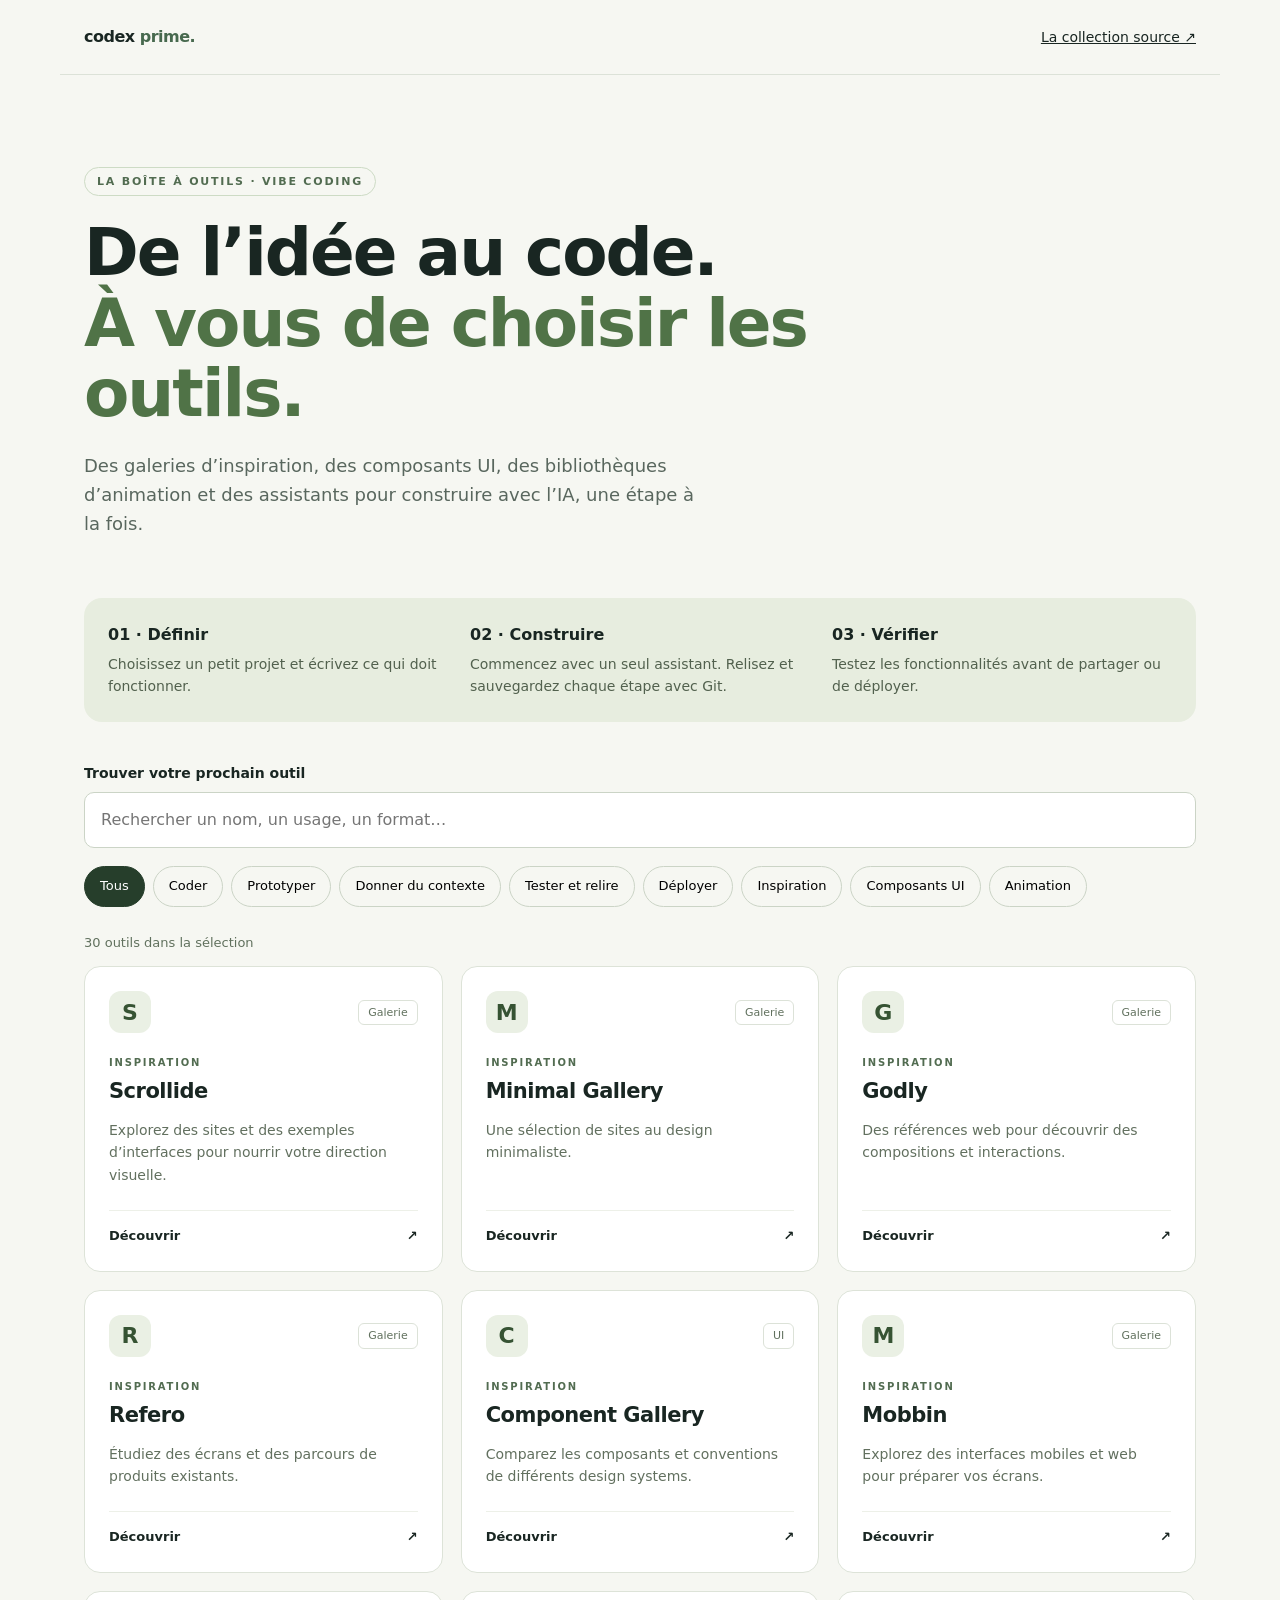
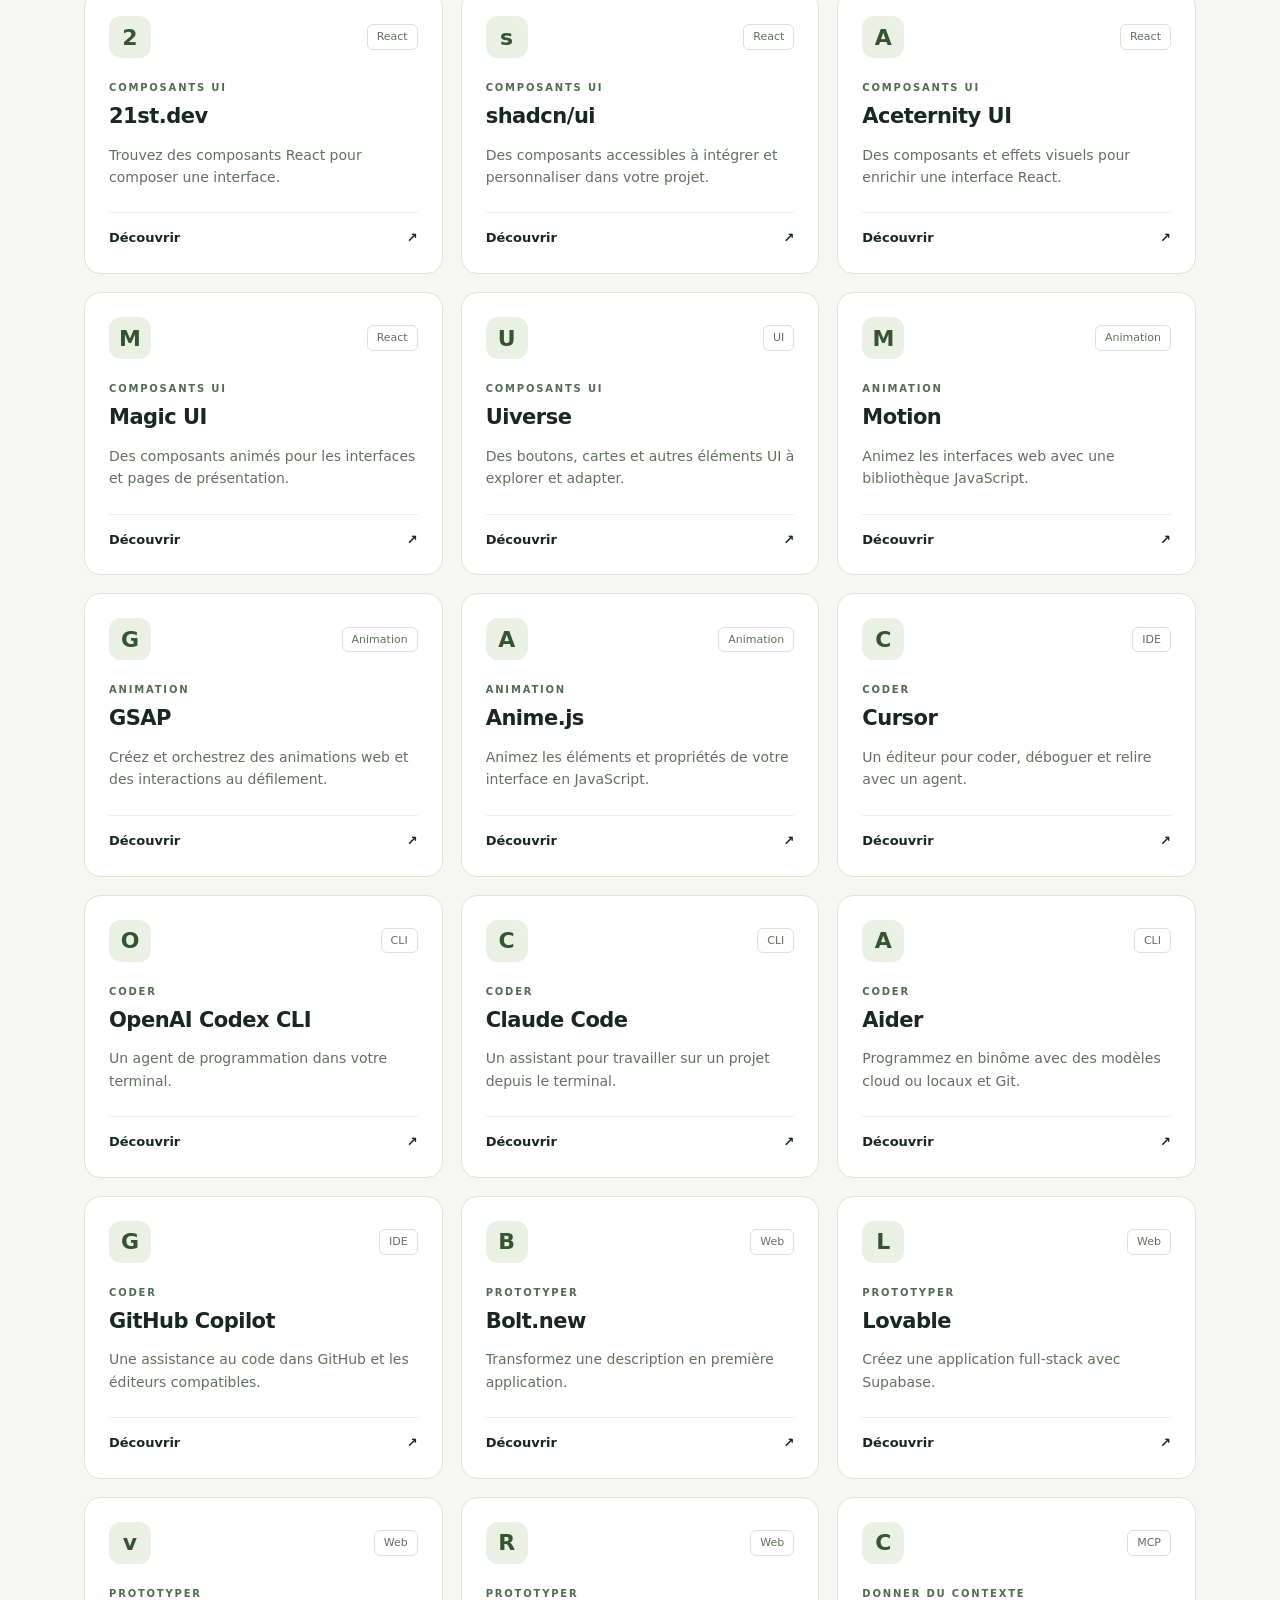
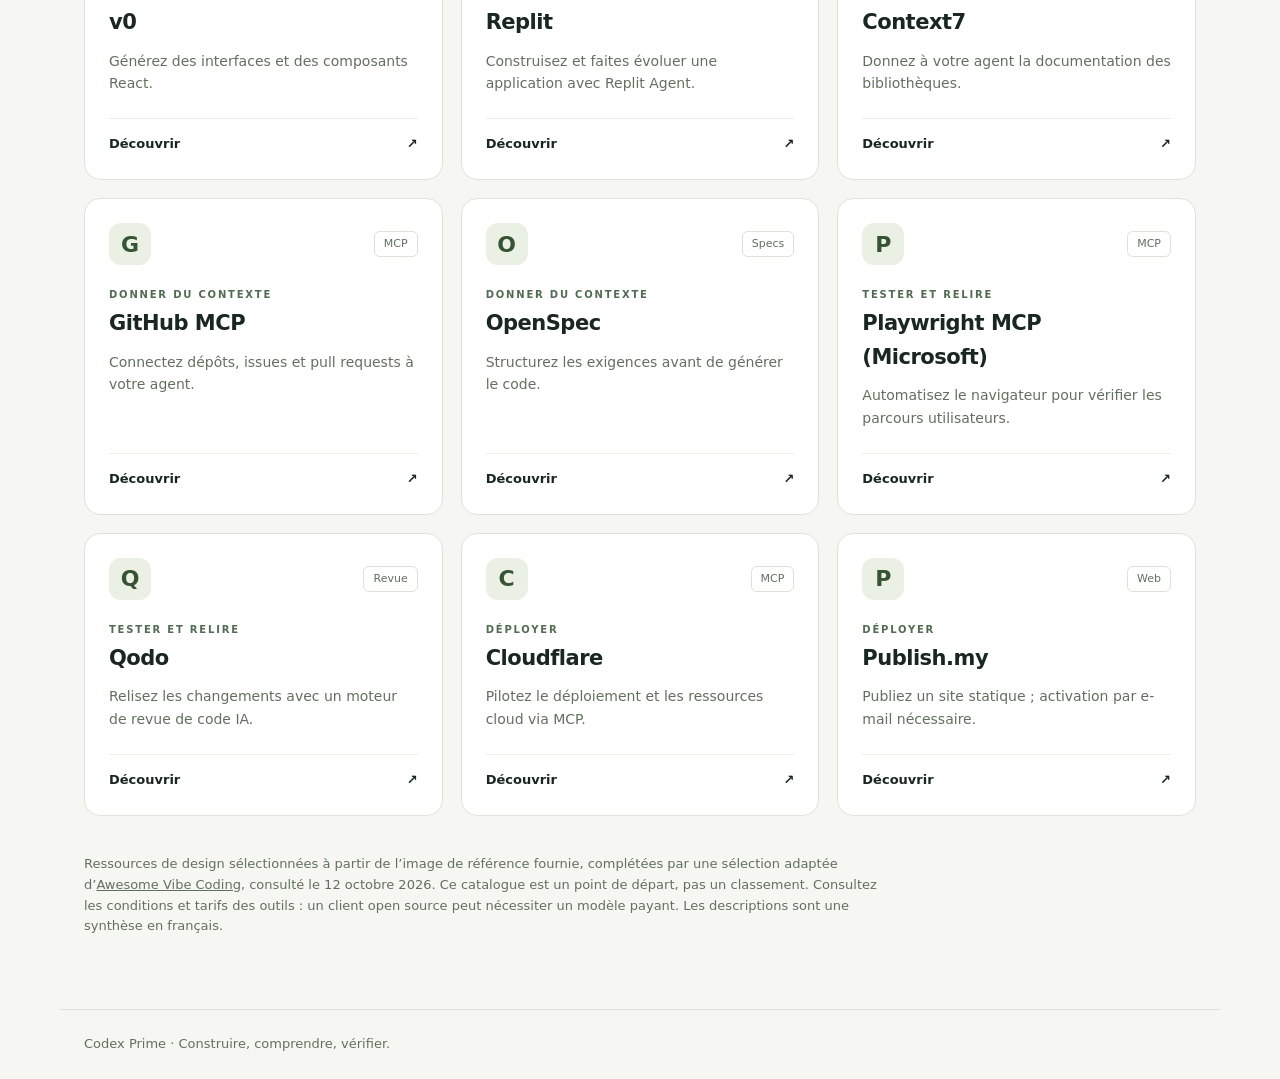
==== outils.html @ d35ca3b2 "Add French vibe coding tools catalog" ====
<!doctype html>
<html lang="fr">
<head><meta charset="utf-8"><meta name="viewport" content="width=device-width, initial-scale=1"><meta name="description" content="Une sélection d’outils de vibe coding pour coder, prototyper, tester et publier avec l’IA."><title>Les outils du vibe coding — Codex Prime</title>
<style>
:root{font-family:system-ui,-apple-system,BlinkMacSystemFont,"Segoe UI",sans-serif;color:#192622;background:#f6f7f2;line-height:1.6}*{box-sizing:border-box}body{margin:0}a{color:inherit}header,main,footer{max-width:1160px;margin:auto;padding:24px}header{display:flex;justify-content:space-between;align-items:center;border-bottom:1px solid #dce2d8}.brand{text-decoration:none;font-weight:800;letter-spacing:-.5px}.brand span{color:#47694e}header>a:last-child{font-size:14px}.hero{padding:68px 0 42px;max-width:800px}.eyebrow,.category{text-transform:uppercase;letter-spacing:1.8px;font-size:11px;font-weight:750;color:#526c51}.eyebrow{display:inline-block;border:1px solid #cddbc5;border-radius:30px;padding:5px 12px}h1{font-size:clamp(36px,6vw,66px);line-height:1.07;letter-spacing:-2px;margin:22px 0}h1 span{color:#507347}.intro{font-size:18px;max-width:630px;color:#59675e}.guide{display:grid;grid-template-columns:repeat(3,1fr);gap:22px;background:#e7eddf;border-radius:18px;padding:24px;margin-bottom:40px}.guide b{display:block;margin-bottom:5px}.guide p{margin:0;font-size:14px;color:#52614e}.toolbar{margin-bottom:26px}label{display:block;font-size:14px;font-weight:600;margin-bottom:8px}input{width:100%;padding:14px 16px;border:1px solid #cbd4c6;border-radius:10px;font:inherit;background:white}nav{display:flex;gap:8px;flex-wrap:wrap;margin-top:18px}button{border:1px solid #cbd4c6;background:transparent;border-radius:25px;padding:9px 15px;font:inherit;font-size:13px;cursor:pointer}button[aria-pressed="true"]{background:#263e2b;color:white;border-color:#263e2b}a:focus-visible,button:focus-visible,input:focus-visible{outline:3px solid #987b24;outline-offset:4px}.count{font-size:13px;color:#61715e}.grid{display:grid;grid-template-columns:repeat(3,minmax(0,1fr));gap:18px}.card{background:white;border:1px solid #dde3d8;border-radius:16px;padding:24px;display:flex;flex-direction:column}.card[hidden]{display:none}.card-top{display:flex;justify-content:space-between;align-items:center}.icon{display:grid;place-items:center;width:42px;height:42px;border-radius:12px;background:#eaf0e4;color:#365333;font-weight:800;font-size:22px}.tag{font-size:11px;border:1px solid #dce2d8;padding:3px 9px;border-radius:6px;color:#61715e}.category{margin:22px 0 4px;font-size:10px}h2{font-size:21px;letter-spacing:-.5px;margin:0}.card>p:not(.category){font-size:14px;color:#62705f;margin:10px 0 24px}.card a{margin-top:auto;text-decoration:none;font-size:13px;font-weight:700;display:flex;justify-content:space-between;border-top:1px solid #edf0e8;padding-top:15px}.card:hover{border-color:#8ca47c}.note{margin-top:38px;color:#62705f;font-size:13px;max-width:800px}footer{border-top:1px solid #dce2d8;font-size:13px;color:#62705f;margin-top:35px}.sr-only{position:absolute;width:1px;height:1px;overflow:hidden;clip-path:inset(50%)}@media(max-width:800px){.grid{grid-template-columns:repeat(2,minmax(0,1fr))}.guide{gap:16px}}@media(max-width:520px){header,main,footer{padding:20px}.hero{padding-top:40px}.grid,.guide{grid-template-columns:1fr}header>a:last-child{font-size:12px}h1{letter-spacing:-1px}} 
</style></head>
<body><header><a class="brand" href="index.html">codex<span> prime.</span></a><a href="https://github.com/Scap-Mehdi/awesome-vibecoding">La collection source ↗</a></header>
<main><section class="hero"><span class="eyebrow">La boîte à outils · Vibe coding</span><h1>De l’idée au code.<br><span>À vous de choisir les outils.</span></h1><p class="intro">Des galeries d’inspiration, des composants UI, des bibliothèques d’animation et des assistants pour construire avec l’IA, une étape à la fois.</p></section>
<section class="guide" aria-label="Pour bien commencer"><div><b>01 · Définir</b><p>Choisissez un petit projet et écrivez ce qui doit fonctionner.</p></div><div><b>02 · Construire</b><p>Commencez avec un seul assistant. Relisez et sauvegardez chaque étape avec Git.</p></div><div><b>03 · Vérifier</b><p>Testez les fonctionnalités avant de partager ou de déployer.</p></div></section>
<section aria-label="Catalogue d’outils"><div class="toolbar"><label for="search">Trouver votre prochain outil</label><input id="search" type="search" placeholder="Rechercher un nom, un usage, un format…"><nav aria-label="Filtrer par usage"><button type="button" data-filter="all" aria-pressed="true">Tous</button><button type="button" data-filter="code" aria-pressed="false">Coder</button><button type="button" data-filter="apps" aria-pressed="false">Prototyper</button><button type="button" data-filter="context" aria-pressed="false">Donner du contexte</button><button type="button" data-filter="quality" aria-pressed="false">Tester et relire</button><button type="button" data-filter="delivery" aria-pressed="false">Déployer</button><button type="button" data-filter="inspiration" aria-pressed="false">Inspiration</button><button type="button" data-filter="components" aria-pressed="false">Composants UI</button><button type="button" data-filter="animation" aria-pressed="false">Animation</button></nav></div><p id="count" class="count" role="status">30 outils dans la sélection</p><div class="grid"><article class="card" data-category="inspiration"><div class="card-top"><span class="icon" aria-hidden="true">S</span><span class="tag">Galerie</span></div><p class="category">Inspiration</p><h2>Scrollide</h2><p>Explorez des sites et des exemples d’interfaces pour nourrir votre direction visuelle.</p><a href="https://scrollide.com/">Découvrir <span aria-hidden="true">↗</span><span class="sr-only"> Scrollide</span></a></article><article class="card" data-category="inspiration"><div class="card-top"><span class="icon" aria-hidden="true">M</span><span class="tag">Galerie</span></div><p class="category">Inspiration</p><h2>Minimal Gallery</h2><p>Une sélection de sites au design minimaliste.</p><a href="https://minimal.gallery/">Découvrir <span aria-hidden="true">↗</span><span class="sr-only"> Minimal Gallery</span></a></article><article class="card" data-category="inspiration"><div class="card-top"><span class="icon" aria-hidden="true">G</span><span class="tag">Galerie</span></div><p class="category">Inspiration</p><h2>Godly</h2><p>Des références web pour découvrir des compositions et interactions.</p><a href="https://godly.website/">Découvrir <span aria-hidden="true">↗</span><span class="sr-only"> Godly</span></a></article><article class="card" data-category="inspiration"><div class="card-top"><span class="icon" aria-hidden="true">R</span><span class="tag">Galerie</span></div><p class="category">Inspiration</p><h2>Refero</h2><p>Étudiez des écrans et des parcours de produits existants.</p><a href="https://refero.design/">Découvrir <span aria-hidden="true">↗</span><span class="sr-only"> Refero</span></a></article><article class="card" data-category="inspiration"><div class="card-top"><span class="icon" aria-hidden="true">C</span><span class="tag">UI</span></div><p class="category">Inspiration</p><h2>Component Gallery</h2><p>Comparez les composants et conventions de différents design systems.</p><a href="https://component.gallery/">Découvrir <span aria-hidden="true">↗</span><span class="sr-only"> Component Gallery</span></a></article><article class="card" data-category="inspiration"><div class="card-top"><span class="icon" aria-hidden="true">M</span><span class="tag">Galerie</span></div><p class="category">Inspiration</p><h2>Mobbin</h2><p>Explorez des interfaces mobiles et web pour préparer vos écrans.</p><a href="https://mobbin.com/">Découvrir <span aria-hidden="true">↗</span><span class="sr-only"> Mobbin</span></a></article><article class="card" data-category="components"><div class="card-top"><span class="icon" aria-hidden="true">2</span><span class="tag">React</span></div><p class="category">Composants UI</p><h2>21st.dev</h2><p>Trouvez des composants React pour composer une interface.</p><a href="https://21st.dev/">Découvrir <span aria-hidden="true">↗</span><span class="sr-only"> 21st.dev</span></a></article><article class="card" data-category="components"><div class="card-top"><span class="icon" aria-hidden="true">s</span><span class="tag">React</span></div><p class="category">Composants UI</p><h2>shadcn/ui</h2><p>Des composants accessibles à intégrer et personnaliser dans votre projet.</p><a href="https://ui.shadcn.com/">Découvrir <span aria-hidden="true">↗</span><span class="sr-only"> shadcn/ui</span></a></article><article class="card" data-category="components"><div class="card-top"><span class="icon" aria-hidden="true">A</span><span class="tag">React</span></div><p class="category">Composants UI</p><h2>Aceternity UI</h2><p>Des composants et effets visuels pour enrichir une interface React.</p><a href="https://ui.aceternity.com/">Découvrir <span aria-hidden="true">↗</span><span class="sr-only"> Aceternity UI</span></a></article><article class="card" data-category="components"><div class="card-top"><span class="icon" aria-hidden="true">M</span><span class="tag">React</span></div><p class="category">Composants UI</p><h2>Magic UI</h2><p>Des composants animés pour les interfaces et pages de présentation.</p><a href="https://magicui.design/">Découvrir <span aria-hidden="true">↗</span><span class="sr-only"> Magic UI</span></a></article><article class="card" data-category="components"><div class="card-top"><span class="icon" aria-hidden="true">U</span><span class="tag">UI</span></div><p class="category">Composants UI</p><h2>Uiverse</h2><p>Des boutons, cartes et autres éléments UI à explorer et adapter.</p><a href="https://uiverse.io/">Découvrir <span aria-hidden="true">↗</span><span class="sr-only"> Uiverse</span></a></article><article class="card" data-category="animation"><div class="card-top"><span class="icon" aria-hidden="true">M</span><span class="tag">Animation</span></div><p class="category">Animation</p><h2>Motion</h2><p>Animez les interfaces web avec une bibliothèque JavaScript.</p><a href="https://motion.dev/">Découvrir <span aria-hidden="true">↗</span><span class="sr-only"> Motion</span></a></article><article class="card" data-category="animation"><div class="card-top"><span class="icon" aria-hidden="true">G</span><span class="tag">Animation</span></div><p class="category">Animation</p><h2>GSAP</h2><p>Créez et orchestrez des animations web et des interactions au défilement.</p><a href="https://gsap.com/">Découvrir <span aria-hidden="true">↗</span><span class="sr-only"> GSAP</span></a></article><article class="card" data-category="animation"><div class="card-top"><span class="icon" aria-hidden="true">A</span><span class="tag">Animation</span></div><p class="category">Animation</p><h2>Anime.js</h2><p>Animez les éléments et propriétés de votre interface en JavaScript.</p><a href="https://animejs.com/">Découvrir <span aria-hidden="true">↗</span><span class="sr-only"> Anime.js</span></a></article><article class="card" data-category="code"><div class="card-top"><span class="icon" aria-hidden="true">C</span><span class="tag">IDE</span></div><p class="category">Coder</p><h2>Cursor</h2><p>Un éditeur pour coder, déboguer et relire avec un agent.</p><a href="https://www.cursor.com/">Découvrir <span aria-hidden="true">↗</span><span class="sr-only"> Cursor</span></a></article>
<article class="card" data-category="code"><div class="card-top"><span class="icon" aria-hidden="true">O</span><span class="tag">CLI</span></div><p class="category">Coder</p><h2>OpenAI Codex CLI</h2><p>Un agent de programmation dans votre terminal.</p><a href="https://openai.com/codex/">Découvrir <span aria-hidden="true">↗</span><span class="sr-only"> OpenAI Codex CLI</span></a></article>
<article class="card" data-category="code"><div class="card-top"><span class="icon" aria-hidden="true">C</span><span class="tag">CLI</span></div><p class="category">Coder</p><h2>Claude Code</h2><p>Un assistant pour travailler sur un projet depuis le terminal.</p><a href="https://code.claude.com/docs/en/overview">Découvrir <span aria-hidden="true">↗</span><span class="sr-only"> Claude Code</span></a></article>
<article class="card" data-category="code"><div class="card-top"><span class="icon" aria-hidden="true">A</span><span class="tag">CLI</span></div><p class="category">Coder</p><h2>Aider</h2><p>Programmez en binôme avec des modèles cloud ou locaux et Git.</p><a href="https://github.com/Aider-AI/aider">Découvrir <span aria-hidden="true">↗</span><span class="sr-only"> Aider</span></a></article>
<article class="card" data-category="code"><div class="card-top"><span class="icon" aria-hidden="true">G</span><span class="tag">IDE</span></div><p class="category">Coder</p><h2>GitHub Copilot</h2><p>Une assistance au code dans GitHub et les éditeurs compatibles.</p><a href="https://github.com/features/copilot">Découvrir <span aria-hidden="true">↗</span><span class="sr-only"> GitHub Copilot</span></a></article>
<article class="card" data-category="apps"><div class="card-top"><span class="icon" aria-hidden="true">B</span><span class="tag">Web</span></div><p class="category">Prototyper</p><h2>Bolt.new</h2><p>Transformez une description en première application.</p><a href="https://bolt.new/">Découvrir <span aria-hidden="true">↗</span><span class="sr-only"> Bolt.new</span></a></article>
<article class="card" data-category="apps"><div class="card-top"><span class="icon" aria-hidden="true">L</span><span class="tag">Web</span></div><p class="category">Prototyper</p><h2>Lovable</h2><p>Créez une application full-stack avec Supabase.</p><a href="https://lovable.dev/">Découvrir <span aria-hidden="true">↗</span><span class="sr-only"> Lovable</span></a></article>
<article class="card" data-category="apps"><div class="card-top"><span class="icon" aria-hidden="true">v</span><span class="tag">Web</span></div><p class="category">Prototyper</p><h2>v0</h2><p>Générez des interfaces et des composants React.</p><a href="https://v0.app/">Découvrir <span aria-hidden="true">↗</span><span class="sr-only"> v0</span></a></article>
<article class="card" data-category="apps"><div class="card-top"><span class="icon" aria-hidden="true">R</span><span class="tag">Web</span></div><p class="category">Prototyper</p><h2>Replit</h2><p>Construisez et faites évoluer une application avec Replit Agent.</p><a href="https://replit.com/">Découvrir <span aria-hidden="true">↗</span><span class="sr-only"> Replit</span></a></article>
<article class="card" data-category="context"><div class="card-top"><span class="icon" aria-hidden="true">C</span><span class="tag">MCP</span></div><p class="category">Donner du contexte</p><h2>Context7</h2><p>Donnez à votre agent la documentation des bibliothèques.</p><a href="https://github.com/upstash/context7">Découvrir <span aria-hidden="true">↗</span><span class="sr-only"> Context7</span></a></article>
<article class="card" data-category="context"><div class="card-top"><span class="icon" aria-hidden="true">G</span><span class="tag">MCP</span></div><p class="category">Donner du contexte</p><h2>GitHub MCP</h2><p>Connectez dépôts, issues et pull requests à votre agent.</p><a href="https://github.com/github/github-mcp-server">Découvrir <span aria-hidden="true">↗</span><span class="sr-only"> GitHub MCP</span></a></article>
<article class="card" data-category="context"><div class="card-top"><span class="icon" aria-hidden="true">O</span><span class="tag">Specs</span></div><p class="category">Donner du contexte</p><h2>OpenSpec</h2><p>Structurez les exigences avant de générer le code.</p><a href="https://github.com/Fission-AI/OpenSpec">Découvrir <span aria-hidden="true">↗</span><span class="sr-only"> OpenSpec</span></a></article>
<article class="card" data-category="quality"><div class="card-top"><span class="icon" aria-hidden="true">P</span><span class="tag">MCP</span></div><p class="category">Tester et relire</p><h2>Playwright MCP (Microsoft)</h2><p>Automatisez le navigateur pour vérifier les parcours utilisateurs.</p><a href="https://github.com/microsoft/playwright-mcp">Découvrir <span aria-hidden="true">↗</span><span class="sr-only"> Playwright MCP (Microsoft)</span></a></article>
<article class="card" data-category="quality"><div class="card-top"><span class="icon" aria-hidden="true">Q</span><span class="tag">Revue</span></div><p class="category">Tester et relire</p><h2>Qodo</h2><p>Relisez les changements avec un moteur de revue de code IA.</p><a href="https://www.qodo.ai">Découvrir <span aria-hidden="true">↗</span><span class="sr-only"> Qodo</span></a></article>
<article class="card" data-category="delivery"><div class="card-top"><span class="icon" aria-hidden="true">C</span><span class="tag">MCP</span></div><p class="category">Déployer</p><h2>Cloudflare</h2><p>Pilotez le déploiement et les ressources cloud via MCP.</p><a href="https://github.com/cloudflare/mcp-server-cloudflare">Découvrir <span aria-hidden="true">↗</span><span class="sr-only"> Cloudflare</span></a></article>
<article class="card" data-category="delivery"><div class="card-top"><span class="icon" aria-hidden="true">P</span><span class="tag">Web</span></div><p class="category">Déployer</p><h2>Publish.my</h2><p>Publiez un site statique ; activation par e-mail nécessaire.</p><a href="https://publish.my/">Découvrir <span aria-hidden="true">↗</span><span class="sr-only"> Publish.my</span></a></article></div><p id="empty" hidden>Aucun outil ne correspond à votre recherche. Essayez un autre terme ou la catégorie « Tous ».</p></section>
<p class="note">Ressources de design sélectionnées à partir de l’image de référence fournie, complétées par une sélection adaptée d’<a href="https://github.com/Scap-Mehdi/awesome-vibecoding">Awesome Vibe Coding</a>, consulté le 12 octobre 2026. Ce catalogue est un point de départ, pas un classement. Consultez les conditions et tarifs des outils : un client open source peut nécessiter un modèle payant. Les descriptions sont une synthèse en français.</p></main><footer>Codex Prime · Construire, comprendre, vérifier.</footer>
<script>
const search=document.querySelector('#search'),buttons=[...document.querySelectorAll('button[data-filter]')],cards=[...document.querySelectorAll('.card')];let category='all';
const normalize=s=>s.normalize('NFD').replace(/[̀-ͯ]/g,'').toLowerCase();
function filter(){const query=normalize(search.value.trim());let visible=0;for(const card of cards){card.hidden=!((category==='all'||card.dataset.category===category)&&normalize(card.textContent).includes(query));if(!card.hidden)visible++}document.querySelector('#count').textContent=`${visible} outil${visible>1?'s':''} dans la sélection`;document.querySelector('#empty').hidden=visible!==0;}
search.addEventListener('input',filter);for(const button of buttons)button.addEventListener('click',()=>{category=button.dataset.filter;for(const item of buttons)item.setAttribute('aria-pressed',String(item===button));filter()});
</script></body></html>
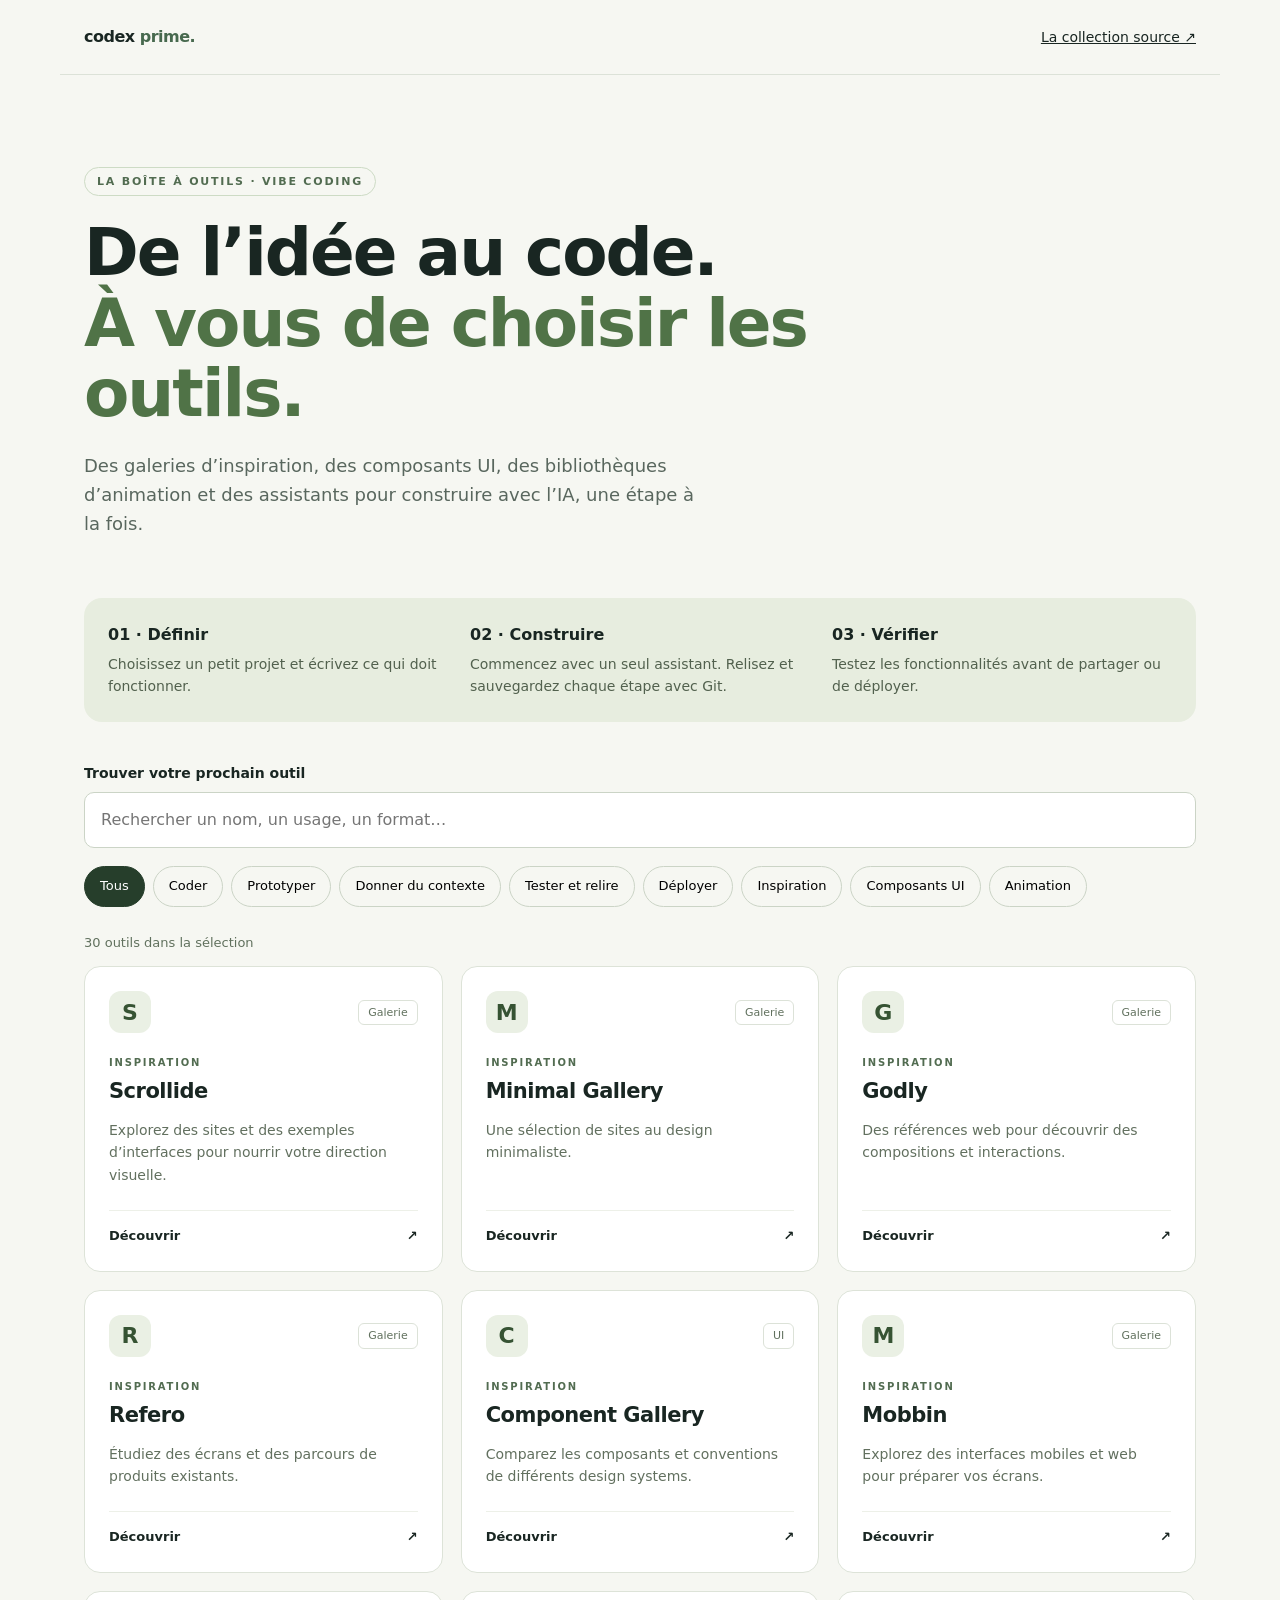
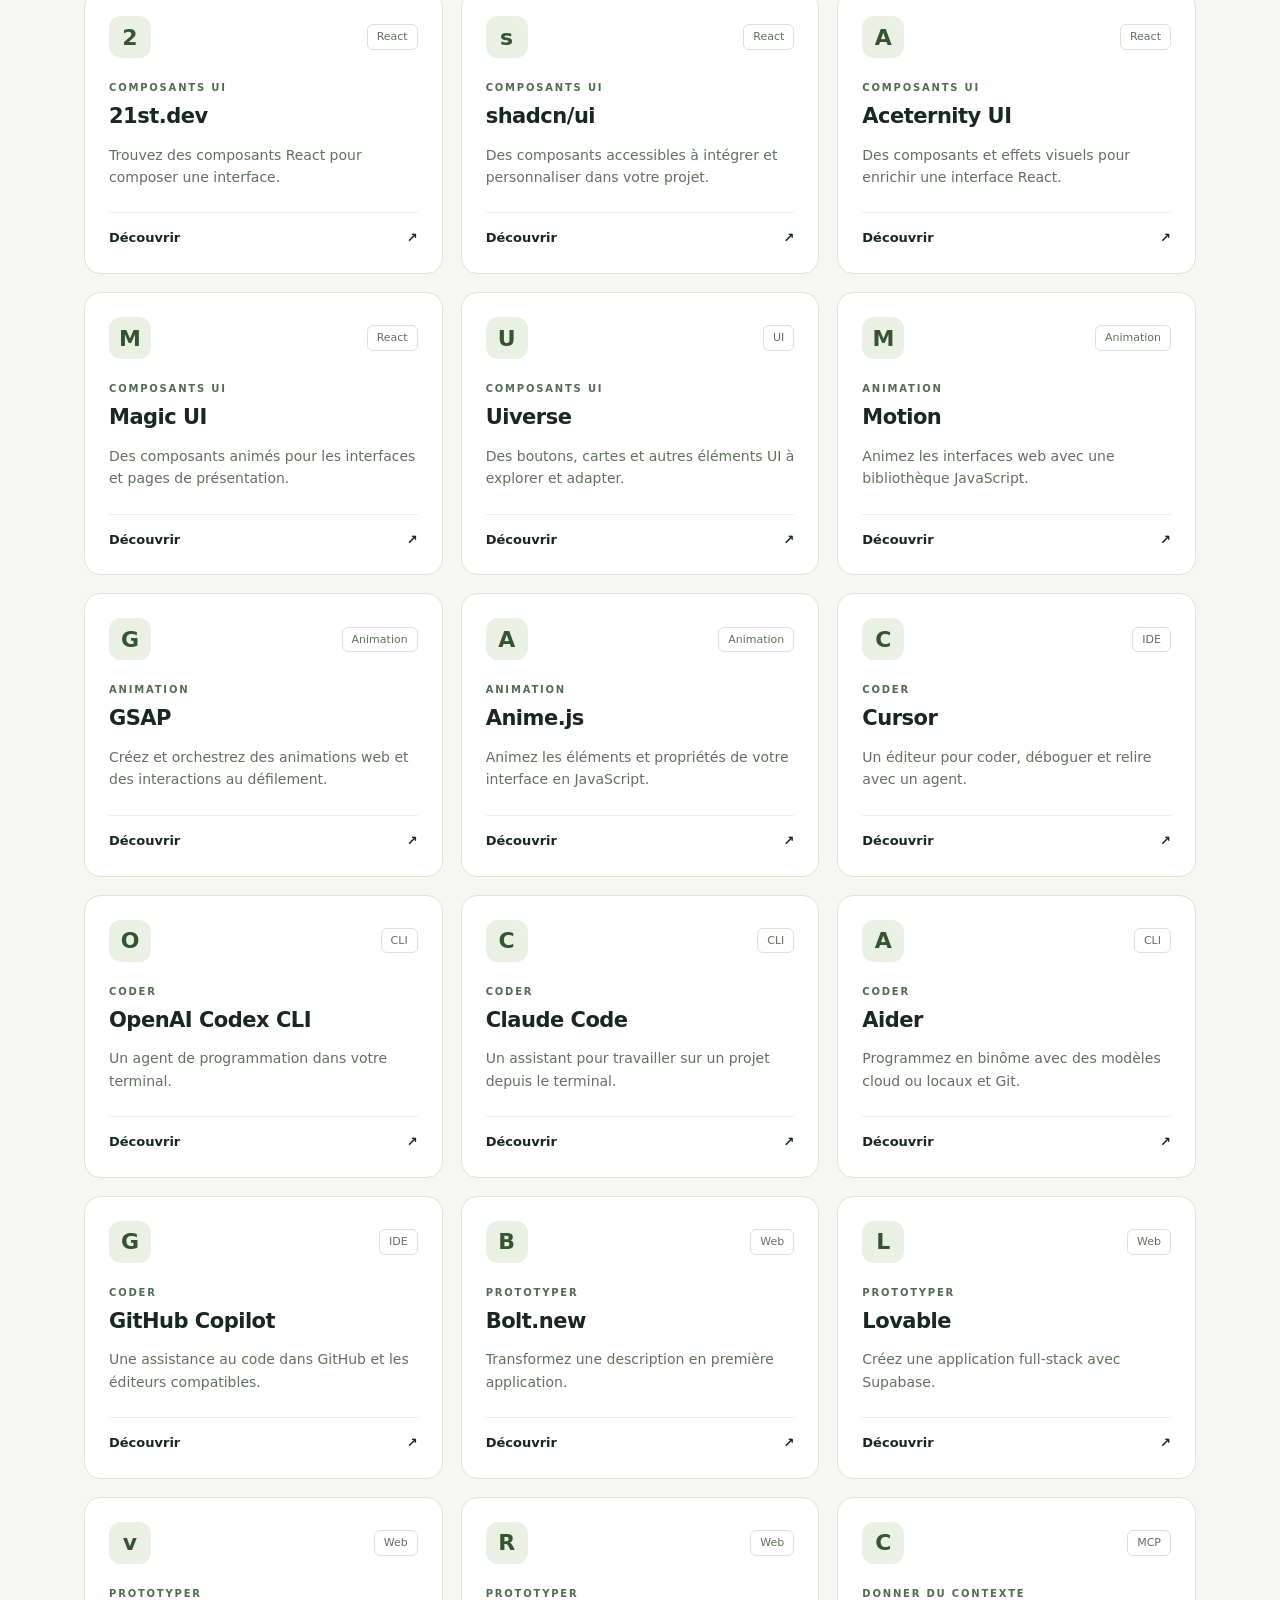
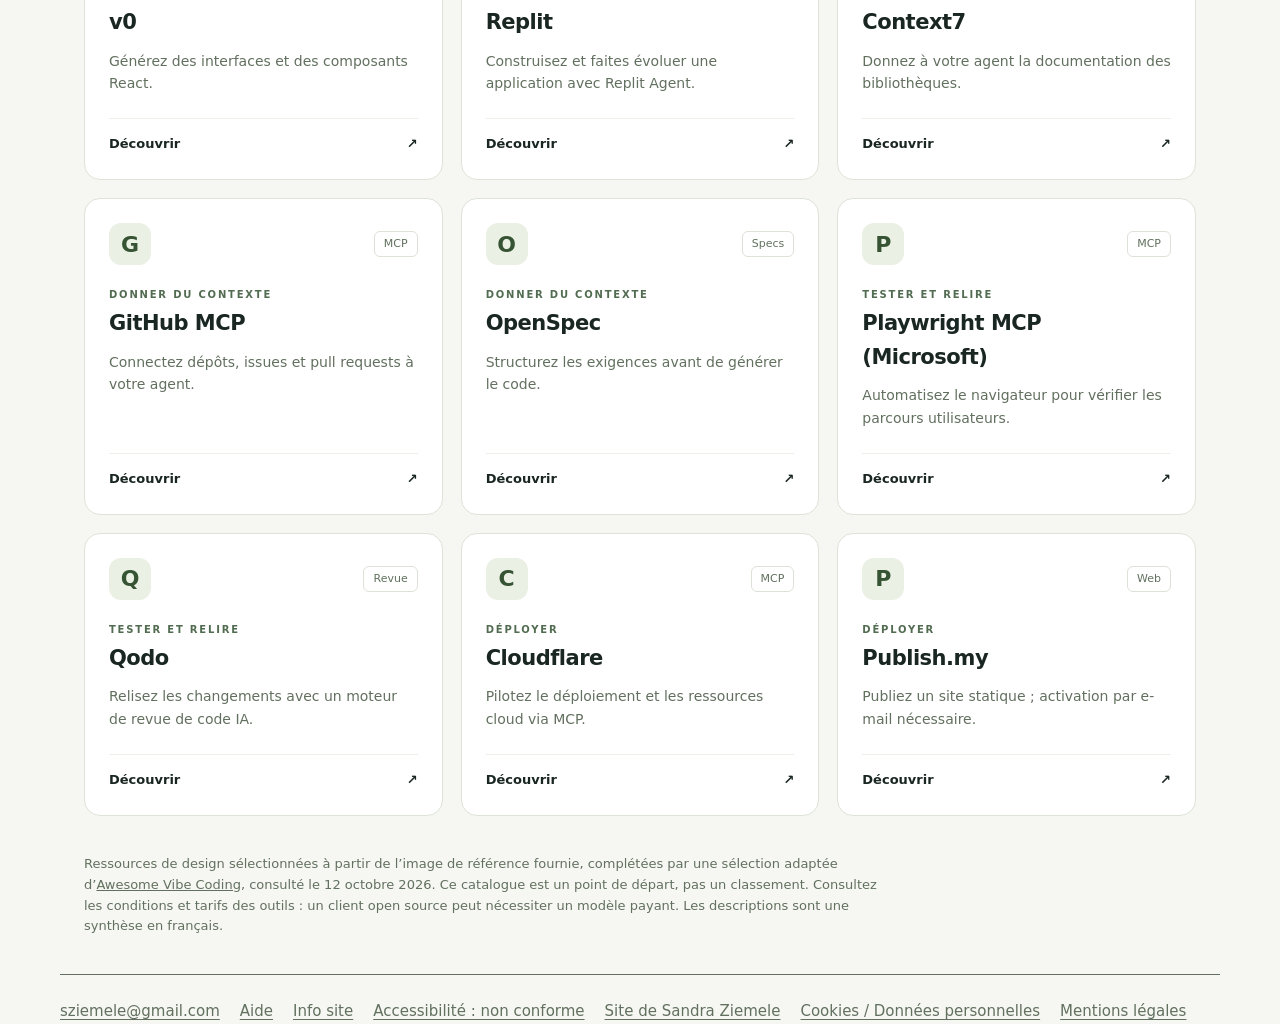
==== commit 3ef7cf0f: "Add consistent footer and static legal/help pages" ====
--- a/outils.html
+++ b/outils.html
@@ -3,7 +3,7 @@
 <head><meta charset="utf-8"><meta name="viewport" content="width=device-width, initial-scale=1"><meta name="description" content="Une sélection d’outils de vibe coding pour coder, prototyper, tester et publier avec l’IA."><title>Les outils du vibe coding — Codex Prime</title>
 <style>
 :root{font-family:system-ui,-apple-system,BlinkMacSystemFont,"Segoe UI",sans-serif;color:#192622;background:#f6f7f2;line-height:1.6}*{box-sizing:border-box}body{margin:0}a{color:inherit}header,main,footer{max-width:1160px;margin:auto;padding:24px}header{display:flex;justify-content:space-between;align-items:center;border-bottom:1px solid #dce2d8}.brand{text-decoration:none;font-weight:800;letter-spacing:-.5px}.brand span{color:#47694e}header>a:last-child{font-size:14px}.hero{padding:68px 0 42px;max-width:800px}.eyebrow,.category{text-transform:uppercase;letter-spacing:1.8px;font-size:11px;font-weight:750;color:#526c51}.eyebrow{display:inline-block;border:1px solid #cddbc5;border-radius:30px;padding:5px 12px}h1{font-size:clamp(36px,6vw,66px);line-height:1.07;letter-spacing:-2px;margin:22px 0}h1 span{color:#507347}.intro{font-size:18px;max-width:630px;color:#59675e}.guide{display:grid;grid-template-columns:repeat(3,1fr);gap:22px;background:#e7eddf;border-radius:18px;padding:24px;margin-bottom:40px}.guide b{display:block;margin-bottom:5px}.guide p{margin:0;font-size:14px;color:#52614e}.toolbar{margin-bottom:26px}label{display:block;font-size:14px;font-weight:600;margin-bottom:8px}input{width:100%;padding:14px 16px;border:1px solid #cbd4c6;border-radius:10px;font:inherit;background:white}nav{display:flex;gap:8px;flex-wrap:wrap;margin-top:18px}button{border:1px solid #cbd4c6;background:transparent;border-radius:25px;padding:9px 15px;font:inherit;font-size:13px;cursor:pointer}button[aria-pressed="true"]{background:#263e2b;color:white;border-color:#263e2b}a:focus-visible,button:focus-visible,input:focus-visible{outline:3px solid #987b24;outline-offset:4px}.count{font-size:13px;color:#61715e}.grid{display:grid;grid-template-columns:repeat(3,minmax(0,1fr));gap:18px}.card{background:white;border:1px solid #dde3d8;border-radius:16px;padding:24px;display:flex;flex-direction:column}.card[hidden]{display:none}.card-top{display:flex;justify-content:space-between;align-items:center}.icon{display:grid;place-items:center;width:42px;height:42px;border-radius:12px;background:#eaf0e4;color:#365333;font-weight:800;font-size:22px}.tag{font-size:11px;border:1px solid #dce2d8;padding:3px 9px;border-radius:6px;color:#61715e}.category{margin:22px 0 4px;font-size:10px}h2{font-size:21px;letter-spacing:-.5px;margin:0}.card>p:not(.category){font-size:14px;color:#62705f;margin:10px 0 24px}.card a{margin-top:auto;text-decoration:none;font-size:13px;font-weight:700;display:flex;justify-content:space-between;border-top:1px solid #edf0e8;padding-top:15px}.card:hover{border-color:#8ca47c}.note{margin-top:38px;color:#62705f;font-size:13px;max-width:800px}footer{border-top:1px solid #dce2d8;font-size:13px;color:#62705f;margin-top:35px}.sr-only{position:absolute;width:1px;height:1px;overflow:hidden;clip-path:inset(50%)}@media(max-width:800px){.grid{grid-template-columns:repeat(2,minmax(0,1fr))}.guide{gap:16px}}@media(max-width:520px){header,main,footer{padding:20px}.hero{padding-top:40px}.grid,.guide{grid-template-columns:1fr}header>a:last-child{font-size:12px}h1{letter-spacing:-1px}} 
-</style></head>
+</style><link rel="stylesheet" href="site-footer.css"></head>
 <body><header><a class="brand" href="index.html">codex<span> prime.</span></a><a href="https://github.com/Scap-Mehdi/awesome-vibecoding">La collection source ↗</a></header>
 <main><section class="hero"><span class="eyebrow">La boîte à outils · Vibe coding</span><h1>De l’idée au code.<br><span>À vous de choisir les outils.</span></h1><p class="intro">Des galeries d’inspiration, des composants UI, des bibliothèques d’animation et des assistants pour construire avec l’IA, une étape à la fois.</p></section>
 <section class="guide" aria-label="Pour bien commencer"><div><b>01 · Définir</b><p>Choisissez un petit projet et écrivez ce qui doit fonctionner.</p></div><div><b>02 · Construire</b><p>Commencez avec un seul assistant. Relisez et sauvegardez chaque étape avec Git.</p></div><div><b>03 · Vérifier</b><p>Testez les fonctionnalités avant de partager ou de déployer.</p></div></section>
@@ -23,7 +23,17 @@
 <article class="card" data-category="quality"><div class="card-top"><span class="icon" aria-hidden="true">Q</span><span class="tag">Revue</span></div><p class="category">Tester et relire</p><h2>Qodo</h2><p>Relisez les changements avec un moteur de revue de code IA.</p><a href="https://www.qodo.ai">Découvrir <span aria-hidden="true">↗</span><span class="sr-only"> Qodo</span></a></article>
 <article class="card" data-category="delivery"><div class="card-top"><span class="icon" aria-hidden="true">C</span><span class="tag">MCP</span></div><p class="category">Déployer</p><h2>Cloudflare</h2><p>Pilotez le déploiement et les ressources cloud via MCP.</p><a href="https://github.com/cloudflare/mcp-server-cloudflare">Découvrir <span aria-hidden="true">↗</span><span class="sr-only"> Cloudflare</span></a></article>
 <article class="card" data-category="delivery"><div class="card-top"><span class="icon" aria-hidden="true">P</span><span class="tag">Web</span></div><p class="category">Déployer</p><h2>Publish.my</h2><p>Publiez un site statique ; activation par e-mail nécessaire.</p><a href="https://publish.my/">Découvrir <span aria-hidden="true">↗</span><span class="sr-only"> Publish.my</span></a></article></div><p id="empty" hidden>Aucun outil ne correspond à votre recherche. Essayez un autre terme ou la catégorie « Tous ».</p></section>
-<p class="note">Ressources de design sélectionnées à partir de l’image de référence fournie, complétées par une sélection adaptée d’<a href="https://github.com/Scap-Mehdi/awesome-vibecoding">Awesome Vibe Coding</a>, consulté le 12 octobre 2026. Ce catalogue est un point de départ, pas un classement. Consultez les conditions et tarifs des outils : un client open source peut nécessiter un modèle payant. Les descriptions sont une synthèse en français.</p></main><footer>Codex Prime · Construire, comprendre, vérifier.</footer>
+<p class="note">Ressources de design sélectionnées à partir de l’image de référence fournie, complétées par une sélection adaptée d’<a href="https://github.com/Scap-Mehdi/awesome-vibecoding">Awesome Vibe Coding</a>, consulté le 12 octobre 2026. Ce catalogue est un point de départ, pas un classement. Consultez les conditions et tarifs des outils : un client open source peut nécessiter un modèle payant. Les descriptions sont une synthèse en français.</p></main><footer class="site-footer">
+  <nav aria-label="Pied de page">
+    <a href="mailto:sziemele@gmail.com">sziemele@gmail.com</a>
+    <a href="aide.html">Aide</a>
+    <a href="info-site.html">Info site</a>
+    <a href="info-site.html#accessibilite">Accessibilité : non conforme</a>
+    <a href="index.html">Site de Sandra Ziemele</a>
+    <a href="donnees-personnelles.html">Cookies / Données personnelles</a>
+    <a href="mentions-legales.html">Mentions légales</a>
+  </nav>
+</footer>
 <script>
 const search=document.querySelector('#search'),buttons=[...document.querySelectorAll('button[data-filter]')],cards=[...document.querySelectorAll('.card')];let category='all';
 const normalize=s=>s.normalize('NFD').replace(/[̀-ͯ]/g,'').toLowerCase();
--- a/site-footer.css
+++ b/site-footer.css
@@ -0,0 +1,36 @@
+/* Pied de page commun aux pages HTML du site. */
+.site-footer {
+  width: min(100%, 1160px);
+  margin: auto auto 0;
+  padding: 1.5rem 0 0;
+  border-top: 1px solid currentColor;
+  font-size: 0.9375rem;
+  line-height: 1.65;
+}
+
+.site-footer nav {
+  display: flex;
+  flex-wrap: wrap;
+  align-items: center;
+  gap: 0.5rem 1.25rem;
+  margin-top: 0;
+}
+
+.site-footer nav a {
+  color: inherit;
+  text-decoration: underline;
+  text-underline-offset: 0.18em;
+}
+
+.site-footer nav a:focus-visible {
+  outline: 3px solid #987b24;
+  outline-offset: 4px;
+}
+
+@media (max-width: 520px) {
+  .site-footer nav {
+    flex-direction: column;
+    align-items: flex-start;
+    gap: 0.4rem;
+  }
+}
